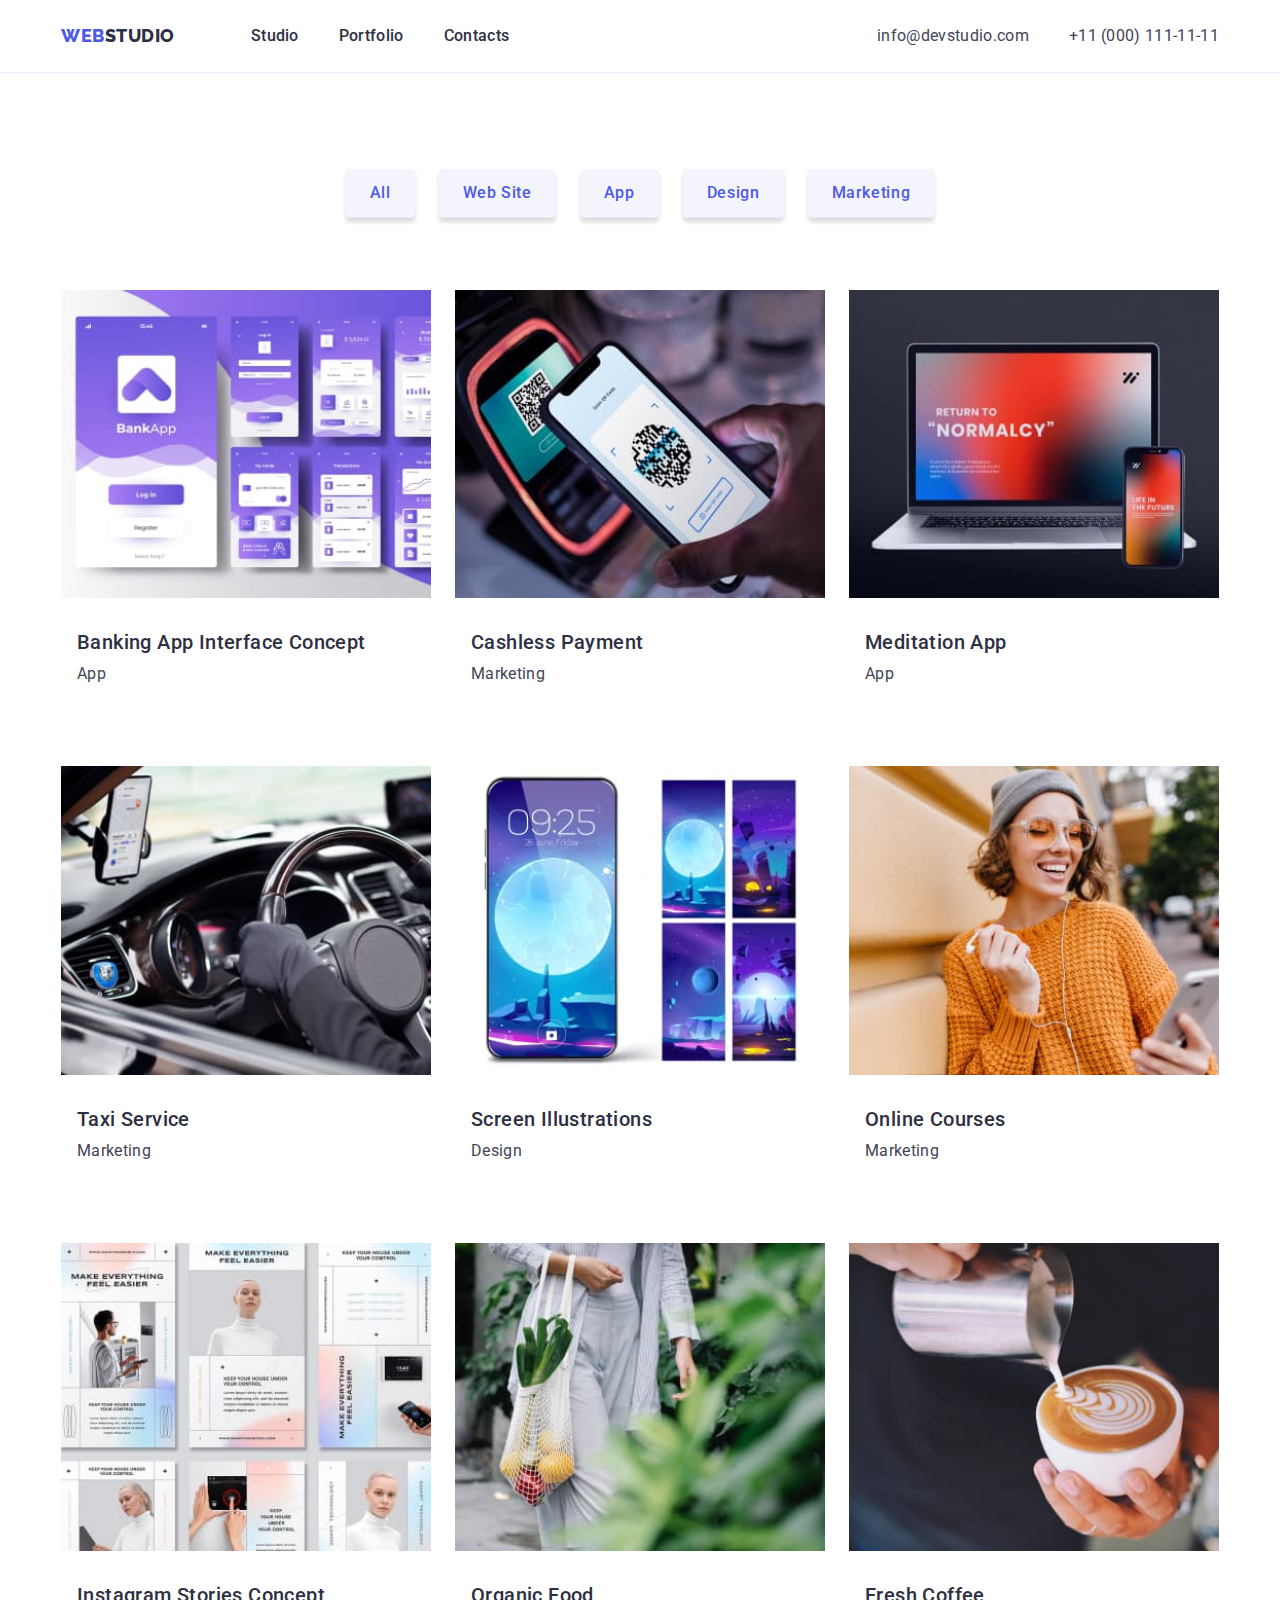
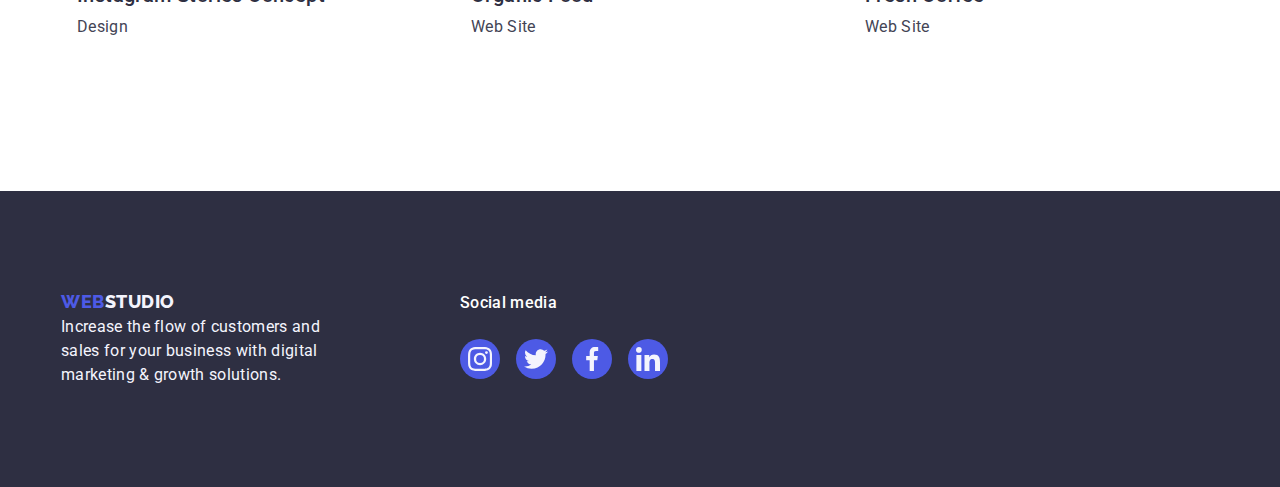
==== portfolio.html @ 2c9cbbde "Initial commit" ====
<!DOCTYPE html>
<html lang="en">
<head>
    <meta charset="UTF-8" />
    <meta http-equiv="X-UA-Compatible" content="IE=edge" />
    <meta name="viewport" content="width=device-width, initial-scale=1.0" />
    <title>Web Studio</title>
    <link rel="preconnect" href="https://fonts.googleapis.com" />
    <link rel="preconnect" href="https://fonts.gstatic.com" crossorigin />
    <link
      href="https://fonts.googleapis.com/css2?family=Raleway:wght@800&family=Roboto:wght@400;500;700;900&display=swap"
      rel="stylesheet"  />
    <link rel="stylesheet" href="./css/styles.css" />
    <link rel="stylesheet" href="https://cdnjs.cloudflare.com/ajax/libs/modern-normalize/1.1.0/modern-normalize.min.css"
        integrity="sha512-wpPYUAdjBVSE4KJnH1VR1HeZfpl1ub8YT/NKx4PuQ5NmX2tKuGu6U/JRp5y+Y8XG2tV+wKQpNHVUX03MfMFn9Q=="
        crossorigin="anonymous" referrerpolicy="no-referrer" />
</head>
<body>
    <header class="page-header">
        <div class="conteiner page-header-conteiner">
            <nav class="page-nav">
                <a class="logo link header-logo" href="./index.html">Web<span class="header-studio link">Studio</span></a>
                <ul class="menu-list list">
                    <li class="menu-item"><a class="menu-link link" href="./index.html">Studio</a></li>
                    <li class="menu-item"><a class="menu-link link" href="./portfolio.html">Portfolio</a></li>
                    <li class="menu-item"><a class="menu-link link" href="">Contacts</a></li>
                </ul>
            </nav>
            <address class="address">
                <ul class="menu-contacts list">
                    <li class="menu-contacts-item">
                     <a class="contact-mail link" href="mailto:info@devstudio.com">info@devstudio.com</a>
                    </li>
                    <li class="menu-contacts-item"><a class="contact-mail link" href="tel:+110001111111">+11 (000) 111-11-11</a></li>
                 </ul>
            </address>
        </div>
    </header>

    <main>
        <section class="section-portfolio">
            <div class="conteiner port-btn-cont">
            <h1 hidden>Gallery</h1>
                <ul class="list filter-portfolio">
                    <li class="filter-portfolio-btn">
            <button class="modal-btn portfolio-btn" type="button">All</button>
                    </li>
                    <li class="filter-portfolio-btn">
            <button class="modal-btn portfolio-btn"  type="button">Web Site</button>
                    </li>
                    <li class="filter-portfolio-btn">
            <button class="modal-btn portfolio-btn"  type="button">App</button>
                    </li>
                    <li class="filter-portfolio-btn">
            <button class="modal-btn portfolio-btn"  type="button">Design</button>
                    </li>
                    <li class="filter-portfolio-btn">
            <button class="modal-btn portfolio-btn"  type="button">Marketing</button>
                    </li>
                </ul>
            
                <ul class="list list-portfolio">
                    <li class="portfolio-item">
                    <a class="portfolio-link link" href="/">
                        <img src="./images/portfolio/diagram.jpg" alt="bankapp" width="360" height="300">
                        <div class="portfolio-text-img">
                        <h2 class="portfolio-title">Banking App Interface Concept</h2>
                        <p class="portfolio-text">App</p>
                        </div>
                    </a>
                    </li>
                    <li class="portfolio-item">
                    <a class="portfolio-link link" href="/">
                        <img src="./images/portfolio/payment.jpg" alt="cashless" width="360" height="300">
                        <div class="portfolio-text-img">
                        <h2 class="portfolio-title">Cashless Payment</h2>
                        <p class="portfolio-text">Marketing</p>
                        </div>
                    </a>
                    </li>
                    <li class="portfolio-item">
                    <a class="portfolio-link link" href="/">
                        <img src="./images/portfolio/meditation.jpg" alt="meditationapp" width="360" height="300">
                        <div class="portfolio-text-img">
                        <h2 class="portfolio-title">Meditation App</h2>
                        <p class="portfolio-text">App</p>
                        </div>
                    </a>
                    </li>
                    <li class="portfolio-item">
                    <a class="portfolio-link link" href="/">
                        <img src="./images/portfolio/taxi.jpg" alt="taxiservice" width="360" height="300">
                        <div class="portfolio-text-img">
                        <h2 class="portfolio-title">Taxi Service</h2>
                        <p class="portfolio-text">Marketing</p>
                        </div>
                    </a>
                    </li>
                    <li class="portfolio-item">
                    <a class="portfolio-link link" href="/">
                        <img src="./images/portfolio/screen.jpg" alt="screenillustrations" width="360" height="300">
                        <div class="portfolio-text-img">
                        <h2 class="portfolio-title">Screen Illustrations</h2>
                        <p class="portfolio-text">Design</p>
                        </div>
                    </a>
                    </li>
                    <li class="portfolio-item">
                    <a class="portfolio-link link" href="/">
                        <img src="./images/portfolio/online.jpg" alt="onlinecourses" width="360" height="300">
                        <div class="portfolio-text-img">
                        <h2 class="portfolio-title">Online Courses</h2>
                        <p class="portfolio-text">Marketing</p>
                        </div>
                    </a>
                    </li>
                    <li class="portfolio-item">
                    <a class="portfolio-link link" href="/">
                        <img src="./images/portfolio/instagram.jpg" alt="instagram" width="360" height="300">
                        <div class="portfolio-text-img">
                        <h2 class="portfolio-title">Instagram Stories Concept</h2>
                        <p class="portfolio-text">Design</p>
                        </div>
                    </a>
                    </li>
                    <li class="portfolio-item">
                    <a class="portfolio-link link" href="/">
                        <img src="./images/portfolio/organic.jpg" alt="organicfood" width="360" height="300">
                        <div class="portfolio-text-img">
                        <h2 class="portfolio-title">Organic Food</h2>
                        <p class="portfolio-text">Web Site</p>
                        </div>
                    </a>
                    </li>
                    <li class="portfolio-item">
                    <a class="portfolio-link link" href="/">
                        <img src="./images/portfolio/freshcoffee.jpg" alt="freshcoffee" width="360" height="300">
                        <div class="portfolio-text-img">
                        <h2 class="portfolio-title">Fresh Coffee</h2>
                        <p class="portfolio-text">Web Site</p>
                        </div>
                    </a>
                    </li>
                </ul>
            </div>
        </section>
    </main>

    <footer class="footer">
        <div class="conteiner footer-conteiner">
            <div class="footer-conteiner-about">
            <a class="logo link logo-footer" href="./index.html">Web<span class="footer-studio link">Studio</span></a>
            <p class="text-footer">Increase the flow of customers and <br> sales for your business with digital <br> marketing & growth solutions.</p>
            </div>

            <div class="conteiner social-media">
            <h2 class="social-title">Social media</h2>
            <ul class="footer-soc-list list">
                <li class="footer-soc-item">
                    <a class="footer-social-link link" href="">
                        <svg width="24" height="24" class="footer-icon">
                            <use href="./images/icons.svg.svg#icon-instagram"></use>
                        </svg>
                    </a>
                </li>
                <li class="footer-soc-item">
                    <a class="footer-social-link link" href="">
                        <svg width="24" height="24" class="footer-icon">
                            <use href="./images/icons.svg.svg#icon-twitter"></use>
                        </svg>
                    </a>
                </li>
                <li class="footer-soc-item">
                    <a class="footer-social-link link" href="">
                        <svg width="24" height="24" class="footer-icon">
                            <use href="./images/icons.svg.svg#icon-facebook"></use>
                        </svg>
                    </a>
                </li>
                <li class="footer-soc-item">
                    <a class="footer-social-link link" href="">
                        <svg width="24" height="24" class="footer-icon">
                            <use href="./images/icons.svg.svg#icon-linkedin"></use>
                        </svg>
                    </a>
                </li>
            </ul>
            </div>
        </div>
    </footer>
</body>
</html>
---- css/styles.css ----
:root {
  --accent-color: #434455;
  --primary-text-color: #2e2f42;
  --background-color: #4d5ae5;
  --active-color: #404bbf;
  --logo-web-color: #4d5ae5;
  --portfolio-btn-color: #434455;
  --portfolio-btn-txt-color: #4d5ae5;
  --portfolio-background: #f4f4fd;
  --background-btn-color: #404bbf;
  --hero-footer-background-color: #2e2f42;
  --logo-footer-color: #4d5ae5;
  --text-footer-color: #f4f4fd;
}
.list {
  list-style: none;
}
.link {
  text-decoration: none;
}
body {
  font-family: "Roboto", sans-serif;
  color: var(--accent-color);
  background-color: var(--background-color-primary);
  font-size: 16px;
  line-height: 1.5;
  margin: 0;
}

h1,
h2,
h3,
h4,
p {
  margin-top: 0;
  margin-bottom: 0;
}
ul,
ol {
  margin-top: 0;
  margin-bottom: 0;
  padding-left: 0;
}
img {
  display: block;
  height: auto;
  width: 100%;
}
button {
  cursor: pointer;
}
.section {
  padding-top: 120px;
  padding-bottom: 120px;
}
/*------------Components-----------*/
.conteiner {
  max-width: 1158px;
  margin-left: auto;
  margin-right: auto;
  padding-left: 15px;
  padding-right: 15px;
  margin: 0 auto;
}
/*---------HEADER--------*/
.page-header {
  padding-top: 24px;
  padding-bottom: 24px;
  border-bottom: 1px solid #e7e9fc;
}
.page-header-conteiner {
  display: flex;
  align-items: center;
  justify-content: space-between;
}
.page-nav {
  display: flex;
  align-items: center;
  margin-right: auto;
}
.menu-list {
  display: flex;
  flex-direction: row;
  align-items: flex-start;
}
.menu-item:not(:last-child) {
  margin-right: 40px;
}    
.header-logo {
  display: flex;
  flex-direction: row;
  align-items: center;
  padding: 0px;
  margin-right: 76px;
  font-family: "Raleway", sans-serif;
  font-style: normal;
  font-weight: 800;
  font-size: 18px;
  line-height: 1.17;
  letter-spacing: 0.03em;
  text-transform: uppercase;
  color: var(--logo-web-color)
}
.header-studio {
  color: var(--primary-text-color);
}
.menu-link {
  font-style: normal;
  display: flex;
  flex-direction: row;
  align-items: flex-start;
  font-weight: 500;
  font-size: 16px;
  line-height: 1.5;
  letter-spacing: 0.02em;
  color: var(--primary-text-color);
}
.menu-link:hover,
.menu-link:focus {
  color: var(--active-color);
}
.menu-link:active {
  color: var(--background-btn-color);
}
.address {
  justify-content: space-between;
  margin-left: auto;
}
.menu-contacts {
  display: flex;
  color: var(--accent-color);
  gap: 40px;
}
.contact-mail {
  display: flex;
  flex-direction: row;
  align-items: flex-start;
  font-size: 16px;
  line-height: 1.5;
  letter-spacing: 0.02em;
  color: var(--accent-color);
  font-style: normal;
}
.contact-mail:hover,
.contact-mail:focus {
  color: var(--active-color);
}
.contact-mail:active {
  color: var(--background-btn-color);
}
/*---------HERO--------*/
.hero {
  background-color: var(--primary-text-color);
  text-align: center;
  padding-top: 188px;
  padding-bottom: 188px;
  max-width: 1440px;
  height: 600px;
  background-image: linear-gradient(to right,rgba(46, 47, 66, 0.7),
  rgba(46, 47, 66, 0.7)),
  url("../images/main/people-office\ 1.jpg");
  background-repeat: no-repeat;
  background-position: center;
  background-size: cover;
  margin-right: auto;
  margin-left: auto;
}

.hero-title {
  font-family: "Roboto";
  font-style: normal;
  font-weight: 700;
  max-width: 500px;
  margin-bottom: 48px;
  margin-right: auto;
  margin-left: auto;
  font-size: 56px;
  line-height: 1.07;
  text-align: center;
  letter-spacing: 0.02em;
  color: #ffffff;
}
.modal-btn {
  box-shadow: 0px 4px 4px rgba(0, 0, 0, 0.15);
  border-radius: 4px;
  padding: 16px 32px;
  font-family: "Roboto", sans-serif;
  font-weight: 500;
  font-size: 16px;
  font-style: medium;
  line-height: 1.5;
  letter-spacing: 0.04em;
  color: #ffffff;
  background-color: #4d5ae5;
  border: none;
}
.modal-btn:hover,
.modal-btn:focus {
  background: var(--background-btn-color);
}
/*---------FEATURES--------*/
.features section {
  padding-bottom: 60px;
}
.list-about {
  display: flex;
}
.visually-hidden {
  white-space: nowrap;
  width: 1px;
  height: 1px;
  overflow: hidden;
  border: 0;
  padding: 0;
  clip: rect(0 0 0 0);
  clip-path: inset(50%);
  margin: -1px;
}
.suptitle-item:not(:last-child) {
  margin-right: 24px;
}
.suptitle-item {
  width: 264px;
}
.suptitle {
  font-style: normal;
  font-weight: 500;
  font-size: 20px;
  line-height: 1.2;
  letter-spacing: 0.02em;
  color: var(--primary-text-color);
  margin-bottom: 8px;
}
.features-text {
  font-style: normal;
  font-size: 16px;
  line-height: 1.5;
  letter-spacing: 0.02em;
  color: var(--primary-text-color);
}
.suptitle-item-conteiner {
  display: flex;
  align-items: center;
  justify-content: center;
  width: 264px;
  height: 112px;
  background-color: #F4F4FD;
 }
.suptitle-item-icon {
  display: flex;
  align-items: center;
  justify-content: center;
  background-color: #F4F4FD;
  border-radius: 4px;
  margin-bottom: 24px;
}
.suptitle-item-icon:hover,
.suptitle-item-icon:focus {
  fill:#4D5AE5;
  border-radius: 4px;;
}
/*---------PROJECTS--------*/
.work-picture:not(:nth-child(3n)) {
  margin-right: 24px;
}
.work-title {
  margin-bottom: 72px;
  text-align: center;
  font-size: 36px;
  line-height: 1.11;
  letter-spacing: 0.02em;
  text-transform: capitalize;
  color: var(--primary-text-color);
}
.list-work {
  display: flex;
  flex-wrap: wrap;
}
/*---------TEAM--------*/
.team {
  background-color: #f4f4fd;
  padding-bottom: 120px;
  padding-top: 120px;
}
.team-conteiner {
  padding-top: 32px;
  padding-bottom: 32px;
  text-align: center;
}
.team-title {
  padding-top: 120px;
  margin-bottom: 72px;
  text-align: center;
  font-style: normal;
  width: 700;
  font-size: 36px;
  line-height: 1.11;
  letter-spacing: 0.02em;
  text-transform: capitalize;
  color: var(--primary-text-color);
}
.list-our-team:not(:nth-child(4n)) {
  display: flex;
  flex-wrap: wrap;
  gap: 24px;
}
.menu-team-item {
  background-color: #ffffff;
  box-shadow: 0px 1px 6px rgba(46, 47, 66, 0.08),
  0px 1px 1px rgba(46, 47, 66, 0.16), 0px 2px 1px rgba(46, 47, 66, 0.08);
  border-radius: 0px 0px 4px 4px;
}
.job-text {
  font-size: 16px;
  line-height: 1.5;
  text-align: center;
  letter-spacing: 0.02em;
  color: var(--accent-color);
}
.team-soc-list {
  display: flex;
  justify-content: center;
  gap: 24px;
  margin-top: 8px;
}
.team-soc-item {
  width: 40px;
  height: 40px;
}
.team-soc-link {
  width: 100%;
  height: 100%;
  display: flex;
  align-items: center;
  justify-content: center;
  border-radius: 50%;
  transition: background-color ;
  background-color: #4D5AE5;
}
.team-soc-link:hover,
.team-soc-link:focus {
  background-color: #404bbf;
}
.section-team-icon {
  fill: #ffffff;
}

/* CUSTOMERS */
.costumers {
  padding: 130px 120px;
}

.costumers-list {
  display: flex;
  gap: 24px;
  padding: 0px;
}
.costumers-header {
  font-weight: 700;
  color: #2E2F42;
  font-size: 36px;
  line-height: 1.11;
  text-align: center;
  letter-spacing: 0.02em;
  text-transform: capitalize;
  margin-bottom: 72px;
}
.customers-link {
  width: calc((100% - 120px) / 6);
}
.customers-link-tag {
  border: 1px solid #8e8f99;
  border-radius: 4px;
  height: 88px;
  display: flex;
  justify-content: center;
  align-items: center;
  fill: #afb1b8;
  transition: fill 250ms linear;
}
.costummers-items {
}

.customers-link-tag:hover,
.customers-link-tag:focus {
  fill: #404BBF;
  border: 1px solid #404BBF;
}

/*---------FOOTER--------*/
.footer {
  background-color: var(--hero-footer-background-color);
  padding-top: 100px;
  padding-bottom: 100px;
}
.footer-conteiner {
  display: flex;
  align-items: baseline;
}
  
.logo-footer {
  font-family: "Raleway", sans-serif;
  font-weight: 800;
  font-size: 18px;
  line-height: 1.17;
  align-items: center;
  letter-spacing: 0.03em;
  text-transform: uppercase;
  color: var(--logo-footer-color);
}
.footer-studio {
  color: var(--text-footer-color);
}
.text-footer {
  width: 264px;
  font-size: 16px;
  line-height: 1.5;
  letter-spacing: 0.02em;
  color: var(--text-footer-color);
  margin: 0;
}

.social-media {
  margin-left: 120px;
}

.social-title {
  color: #ffffff;
  font-weight: 500;
  font-size: 16px;
  line-height: 1.5;
  letter-spacing: 0.02em;
  margin-bottom: 24px;
}
.footer-soc-list {
  display: flex;
  justify-content: center;
  gap: 16px;
}

.footer-soc-item {
  display: flex;
  justify-content: center;
  width: 40px;
  height: 40px;
}

.footer-social-link {
  width: 100%;
  height: 100%;
  border-radius: 50%;
  display: flex;
  align-items: center;
  justify-content: center;
  transition: background-color ;
  background-color: #4D5AE5;
}
.footer-social-link:hover,
.footer-social-link:focus {
  background-color: #31D0AA;
}
.footer-icon {
  fill: #F4F4FD;
}

/*---------PORTFOLIO--------*/
.section-portfolio {
  padding-bottom: 120px;
}
.filter-portfolio-btn:not(:last-child) {
  margin-right: 24px;
}
.filter-portfolio {
  display: flex;
  margin-top: 96px;
  margin-bottom: 72px;
  justify-content: center;
}
.portfolio-btn {
  font-weight: 500;  
  font-size: 16px;
  line-height: 1.5;
  letter-spacing: 0.04em;
  cursor: pointer;
  color: var(--portfolio-btn-txt-color);
  background-color: var(--portfolio-background);
  border: none;
  display: flex;
  flex-direction: row;
  align-items: flex-start;
  padding: 12px 24px;
  border-radius: 4px;
  border-bottom: 1px solid #E7E9FC;
}
.portfolio-btn:hover,
.portfolio-btn:focus {
  background-color: var(--background-btn-color);
  color:#ffffff;
  border-color: transparent;
}
.portfolio-btn:not(:last-child) {
  margin-right: 24px;
}
.list-portfolio {
  display: flex;
  flex-wrap: wrap;
  row-gap: 48px;
  column-gap: 24px;
}
.portfolio-item {
  flex-basis: calc((100% - 48px) / 3);
}
.portfolio-link {
  display: block;
}
.portfolio-link:hover {
  box-shadow: 0px 1px 6px rgba(46, 47, 66, 0.08);
}
.portfolio-text-img {
  padding: 32px 16px;
  border: 1px solid var(--color-brand);
  border-top: none;
}
.portfolio-title {
  font-style: normal;
  font-weight: 500;
  font-size: 20px;
  line-height: 1.2;
  letter-spacing: 0.02em;
  color: var(--primary-text-color);
  margin-bottom: 8px;
}
.portfolio-text {
  font-size: 16px;
  line-height: 1.5;
  letter-spacing: 0.02em;
  color: var(--portfolio-btn-color);
}
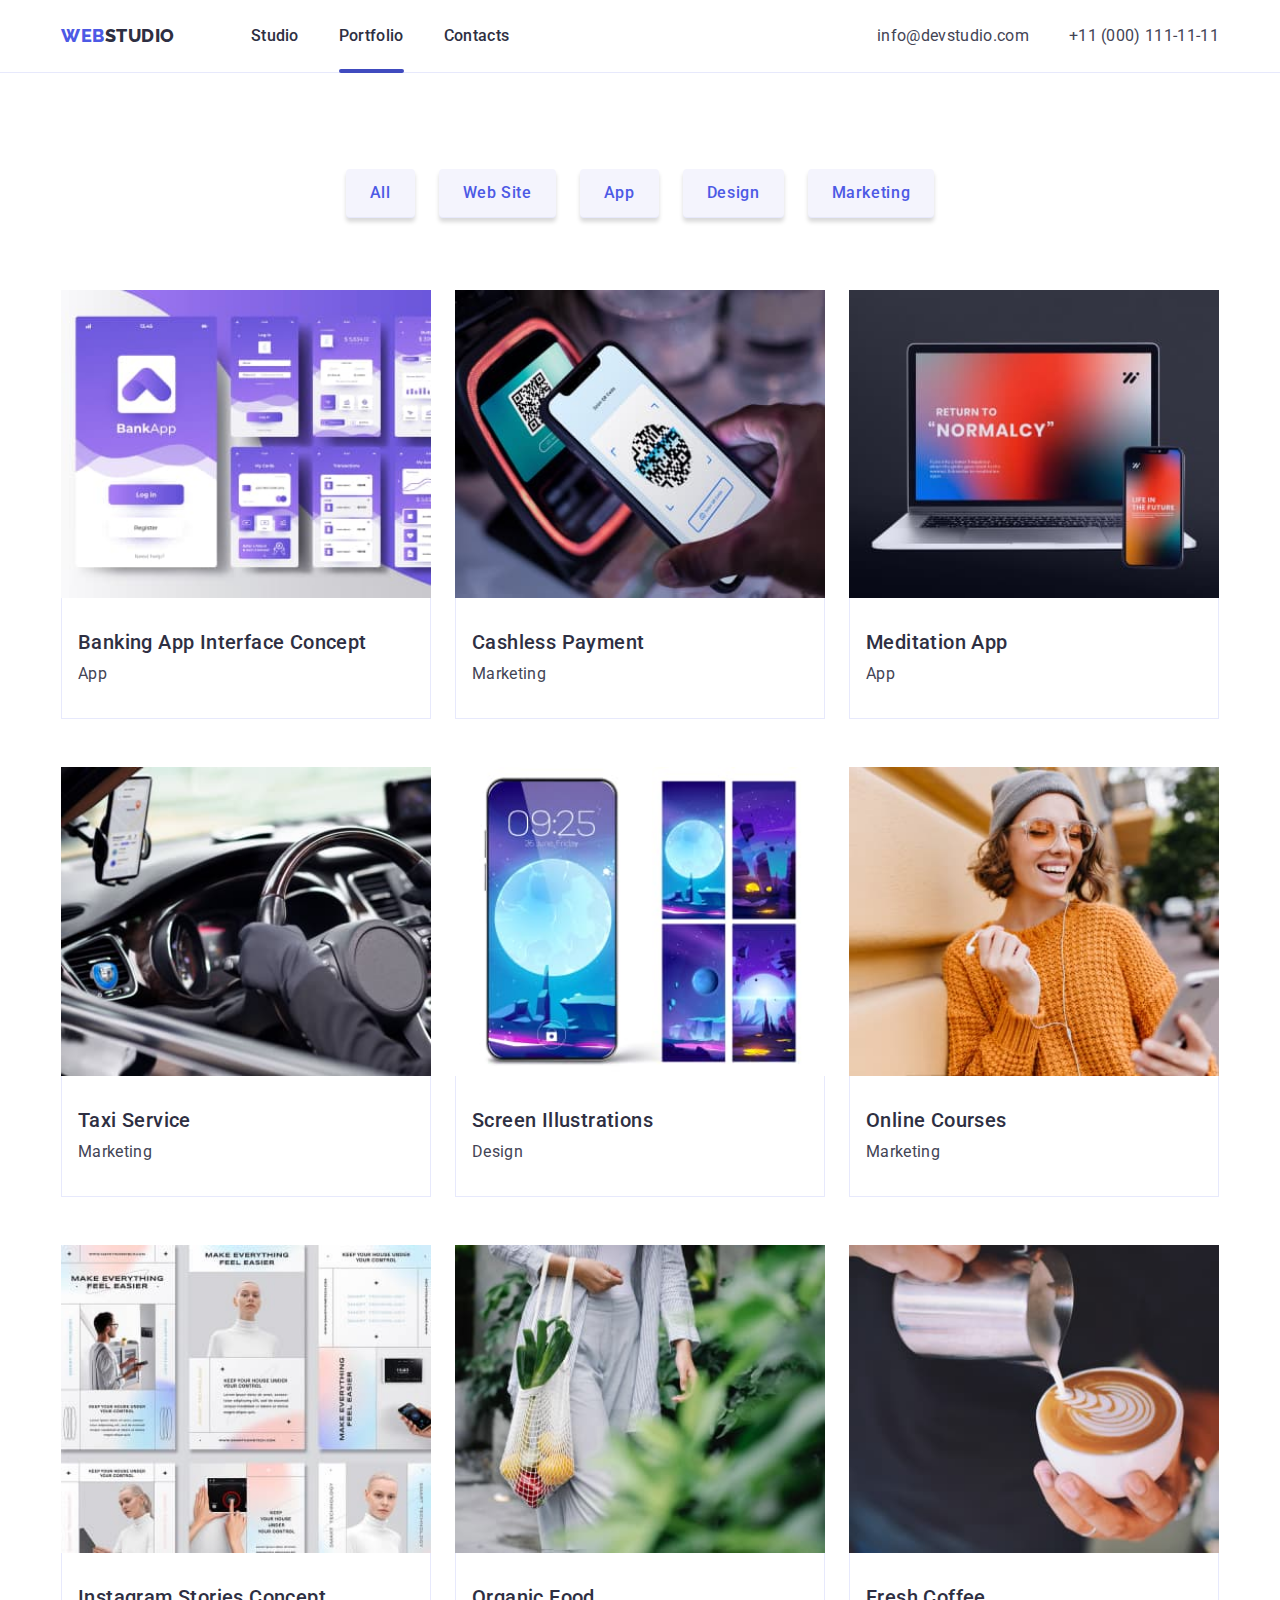
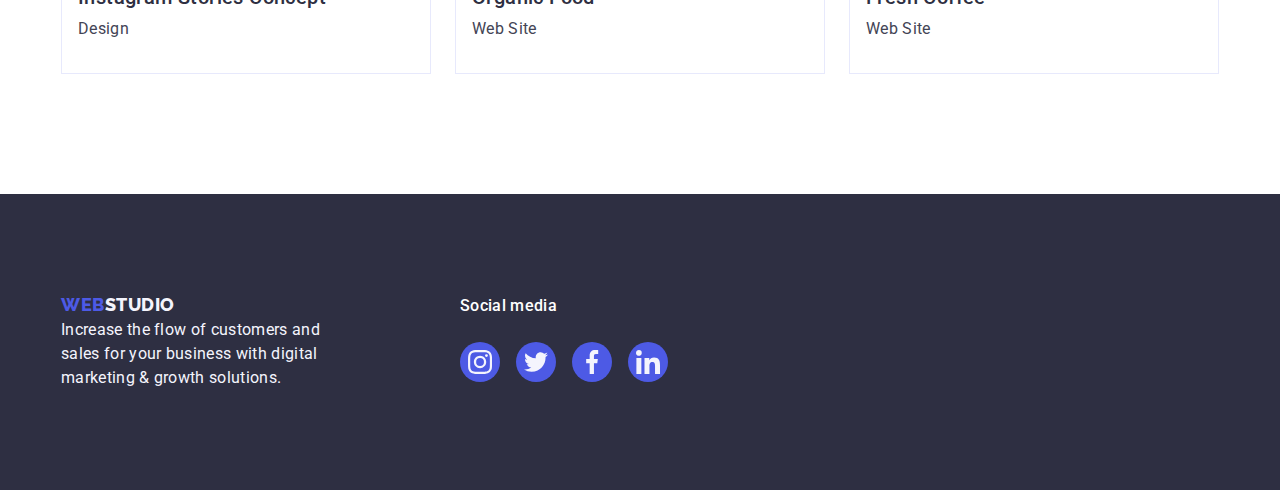
==== commit bb78533f: "summary (required)" ====
--- a/portfolio.html
+++ b/portfolio.html
@@ -14,6 +14,10 @@
     <link rel="stylesheet" href="https://cdnjs.cloudflare.com/ajax/libs/modern-normalize/1.1.0/modern-normalize.min.css"
         integrity="sha512-wpPYUAdjBVSE4KJnH1VR1HeZfpl1ub8YT/NKx4PuQ5NmX2tKuGu6U/JRp5y+Y8XG2tV+wKQpNHVUX03MfMFn9Q=="
         crossorigin="anonymous" referrerpolicy="no-referrer" />
+    <link rel="stylesheet"
+        href="https://cdnjs.cloudflare.com/ajax/libs/animate.css/4.1.1/animate.min.css"/>
+    <link href="https://unpkg.com/aos@2.3.1/dist/aos.css"
+      rel="stylesheet" />
 </head>
 <body>
     <header class="page-header">
@@ -22,7 +26,7 @@
                 <a class="logo link header-logo" href="./index.html">Web<span class="header-studio link">Studio</span></a>
                 <ul class="menu-list list">
                     <li class="menu-item"><a class="menu-link link" href="./index.html">Studio</a></li>
-                    <li class="menu-item"><a class="menu-link link" href="./portfolio.html">Portfolio</a></li>
+                    <li class="menu-item"><a class="menu-link link current" href="./portfolio.html">Portfolio</a></li>
                     <li class="menu-item"><a class="menu-link link" href="">Contacts</a></li>
                 </ul>
             </nav>
@@ -66,6 +70,11 @@
                         <div class="portfolio-text-img">
                         <h2 class="portfolio-title">Banking App Interface Concept</h2>
                         <p class="portfolio-text">App</p>
+                        <p class="portfolio-cover-text">
+                            14 Stylish and User-Friendly App Design Concepts · Task
+                            Manager App · Calorie Tracker App · Exotic Fruit Ecommerce
+                            App · Cloud Storage App
+                          </p>
                         </div>
                     </a>
                     </li>
@@ -159,28 +168,28 @@
                 <li class="footer-soc-item">
                     <a class="footer-social-link link" href="">
                         <svg width="24" height="24" class="footer-icon">
-                            <use href="./images/icons.svg.svg#icon-instagram"></use>
-                        </svg>
-                    </a>
-                </li>
-                <li class="footer-soc-item">
-                    <a class="footer-social-link link" href="">
-                        <svg width="24" height="24" class="footer-icon">
-                            <use href="./images/icons.svg.svg#icon-twitter"></use>
-                        </svg>
-                    </a>
-                </li>
-                <li class="footer-soc-item">
-                    <a class="footer-social-link link" href="">
-                        <svg width="24" height="24" class="footer-icon">
-                            <use href="./images/icons.svg.svg#icon-facebook"></use>
-                        </svg>
-                    </a>
-                </li>
-                <li class="footer-soc-item">
-                    <a class="footer-social-link link" href="">
-                        <svg width="24" height="24" class="footer-icon">
-                            <use href="./images/icons.svg.svg#icon-linkedin"></use>
+                            <use href="./images/icons.cvg.svg#icon-instagram"></use>
+                        </svg>
+                    </a>
+                </li>
+                <li class="footer-soc-item">
+                    <a class="footer-social-link link" href="">
+                        <svg width="24" height="24" class="footer-icon">
+                            <use href="./images/icons.cvg.svg#icon-twitter"></use>
+                        </svg>
+                    </a>
+                </li>
+                <li class="footer-soc-item">
+                    <a class="footer-social-link link" href="">
+                        <svg width="24" height="24" class="footer-icon">
+                            <use href="./images/icons.cvg.svg#icon-facebook"></use>
+                        </svg>
+                    </a>
+                </li>
+                <li class="footer-soc-item">
+                    <a class="footer-social-link link" href="">
+                        <svg width="24" height="24" class="footer-icon">
+                            <use href="./images/icons.cvg.svg#icon-linkedin"></use>
                         </svg>
                     </a>
                 </li>
--- a/css/styles.css
+++ b/css/styles.css
@@ -114,6 +114,9 @@
   line-height: 1.5;
   letter-spacing: 0.02em;
   color: var(--primary-text-color);
+
+  transition-duration: color 250ms;
+  transition-timing-function: cubic-bezier(0.4, 0, 0.2, 1);
 }
 .menu-link:hover,
 .menu-link:focus {
@@ -122,6 +125,22 @@
 .menu-link:active {
   color: var(--background-btn-color);
 }
+.current {
+  position: relative;
+}
+.current::after {
+  content: '';
+  display: block;
+  width: 100%;
+  height: 4px;
+  background-color: #404BBF;
+  border-radius: 2px;
+  position: absolute;
+  left: 0;
+  bottom: 0;
+  top: 45px;
+}
+
 .address {
   justify-content: space-between;
   margin-left: auto;
@@ -140,6 +159,9 @@
   letter-spacing: 0.02em;
   color: var(--accent-color);
   font-style: normal;
+
+  transition-duration: 250ms;
+  transition-timing-function: cubic-bezier(0.4, 0, 0.2, 1);
 }
 .contact-mail:hover,
 .contact-mail:focus {
@@ -148,6 +170,7 @@
 .contact-mail:active {
   color: var(--background-btn-color);
 }
+
 /*---------HERO--------*/
 .hero {
   background-color: var(--primary-text-color);
@@ -155,7 +178,6 @@
   padding-top: 188px;
   padding-bottom: 188px;
   max-width: 1440px;
-  height: 600px;
   background-image: linear-gradient(to right,rgba(46, 47, 66, 0.7),
   rgba(46, 47, 66, 0.7)),
   url("../images/main/people-office\ 1.jpg");
@@ -181,6 +203,7 @@
   color: #ffffff;
 }
 .modal-btn {
+  display: block;
   box-shadow: 0px 4px 4px rgba(0, 0, 0, 0.15);
   border-radius: 4px;
   padding: 16px 32px;
@@ -193,6 +216,10 @@
   color: #ffffff;
   background-color: #4d5ae5;
   border: none;
+  margin: 0 auto;
+
+  transition-duration: 250ms;
+  transition-timing-function: cubic-bezier(0.4, 0, 0.2, 1);
 }
 .modal-btn:hover,
 .modal-btn:focus {
@@ -245,6 +272,7 @@
   width: 264px;
   height: 112px;
   background-color: #F4F4FD;
+  margin-bottom: 8px;
  }
 .suptitle-item-icon {
   display: flex;
@@ -253,6 +281,9 @@
   background-color: #F4F4FD;
   border-radius: 4px;
   margin-bottom: 24px;
+
+  transition-duration: 250ms;
+  transition-timing-function: cubic-bezier(0.4, 0, 0.2, 1);
 }
 .suptitle-item-icon:hover,
 .suptitle-item-icon:focus {
@@ -316,12 +347,12 @@
   text-align: center;
   letter-spacing: 0.02em;
   color: var(--accent-color);
+  margin-bottom: 8px;
 }
 .team-soc-list {
   display: flex;
   justify-content: center;
   gap: 24px;
-  margin-top: 8px;
 }
 .team-soc-item {
   width: 40px;
@@ -336,6 +367,9 @@
   border-radius: 50%;
   transition: background-color ;
   background-color: #4D5AE5;
+
+  transition-duration: 250ms;
+  transition-timing-function: cubic-bezier(0.4, 0, 0.2, 1);
 }
 .team-soc-link:hover,
 .team-soc-link:focus {
@@ -347,7 +381,8 @@
 
 /* CUSTOMERS */
 .costumers {
-  padding: 130px 120px;
+  padding-bottom: 120px;
+  padding-top: 120px;
 }
 
 .costumers-list {
@@ -377,6 +412,7 @@
   align-items: center;
   fill: #afb1b8;
   transition: fill 250ms linear;
+  transition-timing-function: cubic-bezier(0.4, 0, 0.2, 1);
 }
 .costummers-items {
 }
@@ -454,6 +490,9 @@
   justify-content: center;
   transition: background-color ;
   background-color: #4D5AE5;
+
+  transition-duration: 250ms;
+  transition-timing-function: cubic-bezier(0.4, 0, 0.2, 1);
 }
 .footer-social-link:hover,
 .footer-social-link:focus {
@@ -491,6 +530,8 @@
   padding: 12px 24px;
   border-radius: 4px;
   border-bottom: 1px solid #E7E9FC;
+
+  transition: transform 250ms, cubic-bezier(0.4, 0, 0.2, 1), linear;
 }
 .portfolio-btn:hover,
 .portfolio-btn:focus {
@@ -509,16 +550,29 @@
 }
 .portfolio-item {
   flex-basis: calc((100% - 48px) / 3);
+  cursor: pointer;
+}
+.portfolio-item:hover .portfolio-cover-text {
+  transform: translateY(0%);
+  transition: transform 250ms linear;
 }
 .portfolio-link {
   display: block;
-}
-.portfolio-link:hover {
-  box-shadow: 0px 1px 6px rgba(46, 47, 66, 0.08);
+
+  transform: translateY(0%);
+  transition: transform 250ms, cubic-bezier(0.4, 0, 0.2, 1);
+}
+.portfolio-link:hover,
+.portfolio-link:focus {
+  box-shadow: 0px 1px 6px rgba(46, 47, 66, 0.08),
+  0px 1px 1px rgba(46, 47, 66, 0.16), 
+  0px 2px 1px rgba(46, 47, 66, 0.08);
 }
 .portfolio-text-img {
+  position: relative;
+  overflow: hidden;
   padding: 32px 16px;
-  border: 1px solid var(--color-brand);
+  border: 1px solid #E7E9FC;
   border-top: none;
 }
 .portfolio-title {
@@ -531,8 +585,86 @@
   margin-bottom: 8px;
 }
 .portfolio-text {
+  font-style: normal;
   font-size: 16px;
   line-height: 1.5;
   letter-spacing: 0.02em;
   color: var(--portfolio-btn-color);
+}
+.portfolio-cover-text {
+  font-family: 'Roboto';
+  font-style: normal;
+  font-weight: 400;
+  font-size: 16px;
+  line-height: 1.5;
+  letter-spacing: 0.02em;
+  position: absolute;
+  top: 0;
+  padding-top: 40px;
+  padding-left: 32px;
+  padding-right: 32px;
+  background-color: #4d5ae5;
+  height: 100%;
+  transform: translateY(100%);
+  transition: transform 250ms cubic-bezier(0.4, 0, 0.2, 1);
+}
+
+.backdrop {
+  position: fixed;
+  top: 0;
+  left: 0;
+  width: 100%;
+  height: 100%;
+  opacity: 1;
+  background-color: rgba(46, 47, 66, 0.4);
+  transition: opacity 250ms linear, visibility 250ms linear;
+}
+.modal {
+  width: 408px;
+  min-height: 576px;
+  top: 88px;
+  background-color: #fcfcfc;
+  border-radius: 4px;
+  position: absolute;
+  top: 50%;
+  left: 50%;
+  box-shadow: 0px 1px 1px rgba(0, 0, 0, 0.14), 0px 1px 3px rgba(0, 0, 0, 0.12), 0px 2px 1px rgba(0, 0, 0, 0.2);
+  transform: translate(-50%, -50%) scaleY(1);
+  transition: transform 250ms linear;
+  padding: 72px 24px 24px 24px;
+  margin-top: 16px;
+}
+
+.modal-close {
+  display: flex;
+  position: absolute;
+  top: 24px;
+  right: 24px;
+  border-radius: 50%;
+  align-items: center;
+  justify-content: center;
+  background: #e7e9fc;
+  border: 1px solid rgba(0, 0, 0, 0.1);
+  padding: 8px;
+  transition: background-color 250ms cubic-bezier(0.4, 0, 0.2, 1);
+}
+
+.modal-close:hover .close,
+.modal-close:focus .close {
+  fill: #fff;
+}
+
+.modal-close-icon {
+  top: 8px;
+  left: 8px;
+}
+
+.is-hidden .modal {
+  transform: translate(-50%, -50%) scaleY(0);
+}
+
+.is-hidden {
+  opacity: 0;
+  visibility: hidden;
+  pointer-events: none;
 }